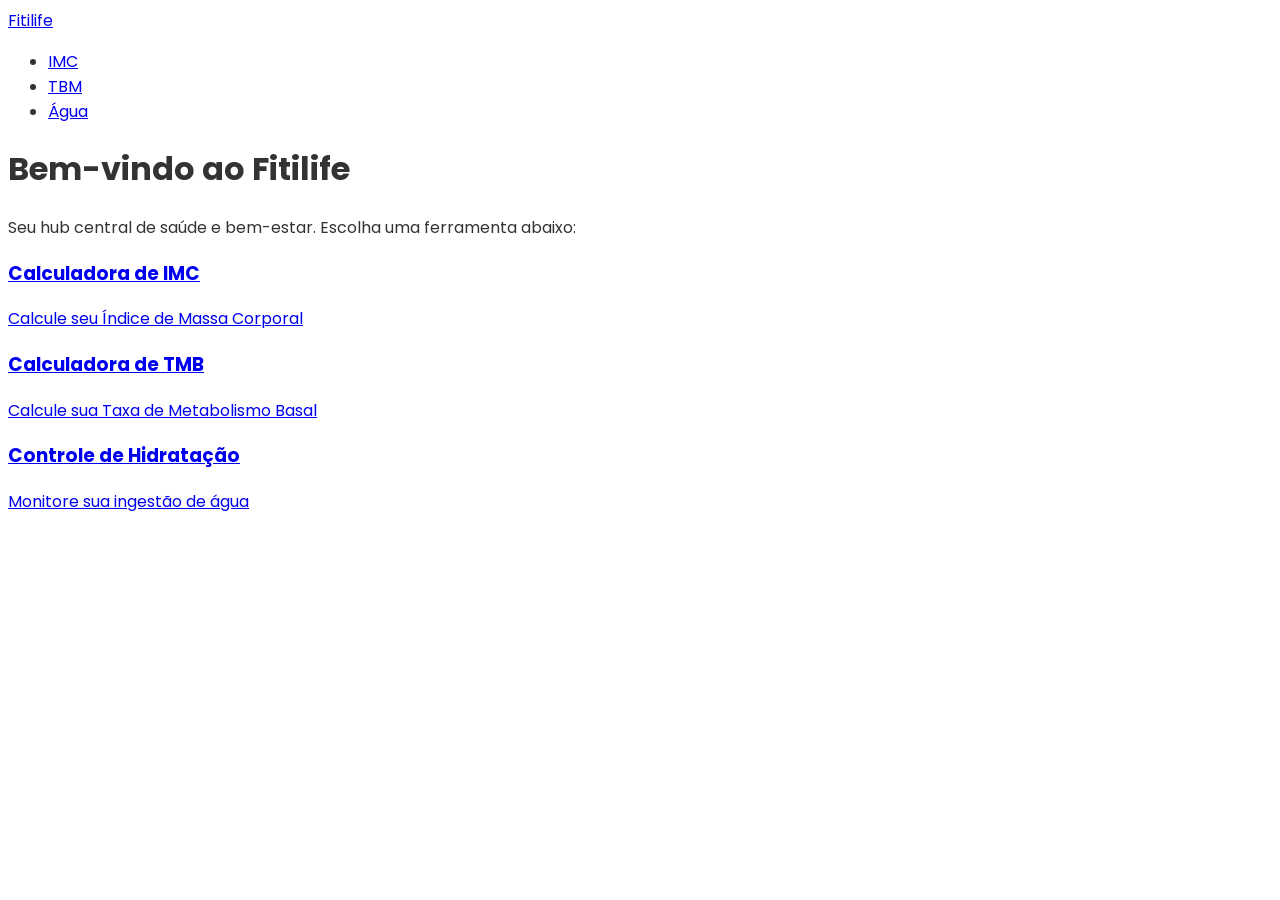
==== index.html @ 48e06b46 "colocando cor" ====
<!DOCTYPE html>
<html lang="pt-br">
<head>
    <meta charset="UTF-8">
    <meta name="viewport" content="width=device-width, initial-scale=1.0">
    <link rel="preconnect" href="https://fonts.googleapis.com">
    <link rel="preconnect" href="https://fonts.gstatic.com" crossorigin>
    <link href="https://fonts.googleapis.com/css2?family=Poppins:ital,wght@0,100;0,200;0,300;0,400;0,500;0,600;0,700;0,800;0,900;1,100;1,200;1,300;1,400;1,500;1,600;1,700;1,800;1,900&display=swap" rel="stylesheet">
    <title>Fitilife</title>
</head>
<body style="color: #333; font-family:'Poppins', sans-serif;">
    <nav>
        <a href="./index.html">Fitilife</a>

        <ul>
            <li><a href="./fitilife_dashboard/imc.html">IMC</a> </li>
            <li><a href="./fitilife_dashboard/tmb.html">TBM</a></li>
            <li><a href="./fitilife_dashboard/walter.html">Água</a></li>
        </ul>

    </nav>
    <header>
        <h1>Bem-vindo ao Fitilife</h1>
        <p>Seu hub central de saúde e bem-estar. Escolha uma ferramenta abaixo:</p>
    </header>
    <main>
            <section>
                <a href="./fitilife_dashboard/imc.html">
                <h3>Calculadora de IMC</h3>
                <p>Calcule seu Índice de Massa Corporal</p>
                </a>
                <a href="./fitilife_dashboard/tmb.html">
                <h3>Calculadora de TMB</h3>
                <p>Calcule sua Taxa de Metabolismo Basal</p>
                </a>
                <a href="./fitilife_dashboard/walter.html">
                <h3>Controle de Hidratação</h3>
                <p>Monitore sua ingestão de água</p>
                </a>
            </section>
    </main>
</body>
</html>
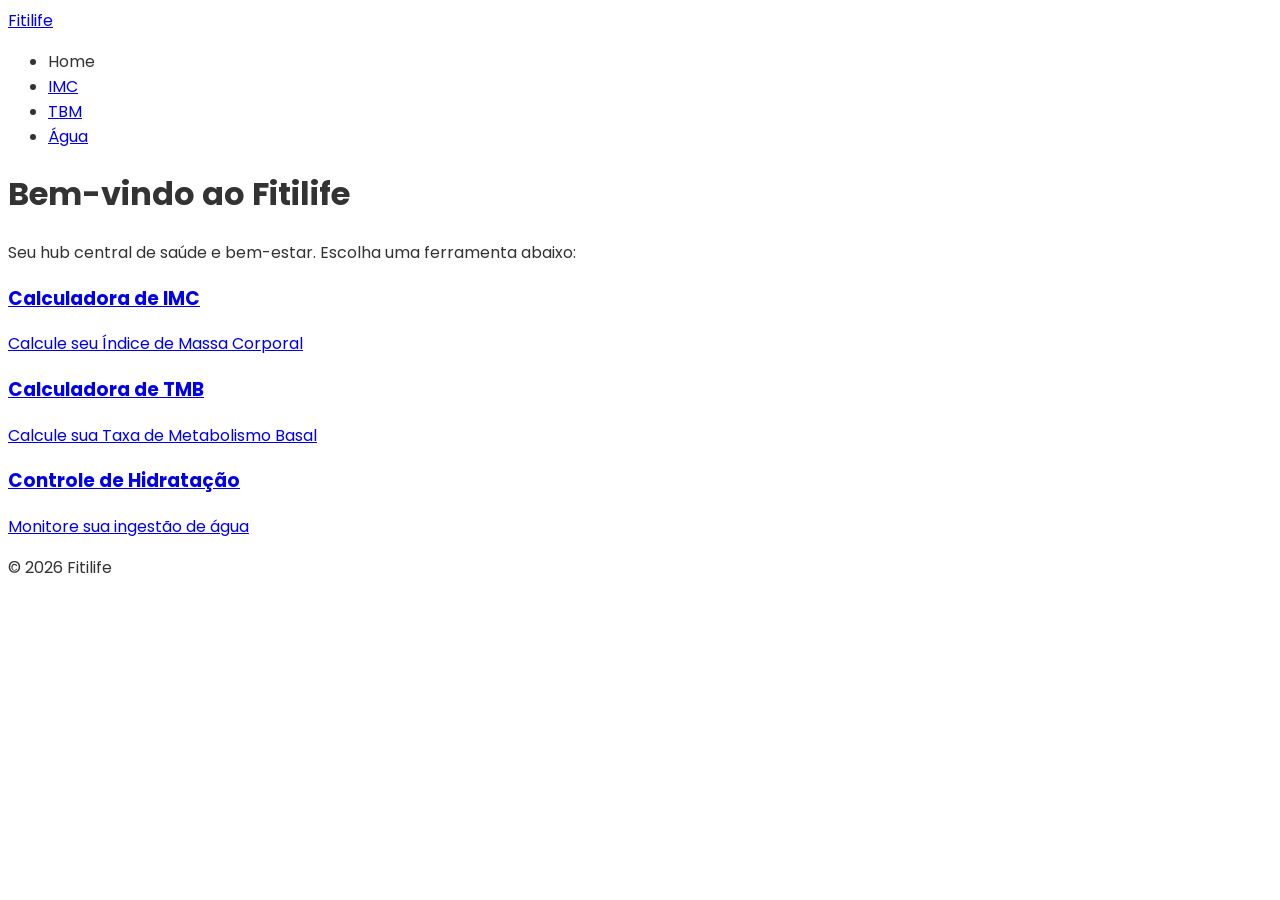
==== commit 52810d49: "adicionando readme formulario" ====
--- a/index.html
+++ b/index.html
@@ -13,6 +13,7 @@
         <a href="./index.html">Fitilife</a>
 
         <ul>
+            <li><a href="/index.html"></a>Home</li>
             <li><a href="./fitilife_dashboard/imc.html">IMC</a> </li>
             <li><a href="./fitilife_dashboard/tmb.html">TBM</a></li>
             <li><a href="./fitilife_dashboard/walter.html">Água</a></li>
@@ -39,5 +40,11 @@
                 </a>
             </section>
     </main>
+
+    <footer>
+        <p>&copy; 2026 Fitilife</p>
+    </footer>
 </body>
-</html>+</html>
+
+
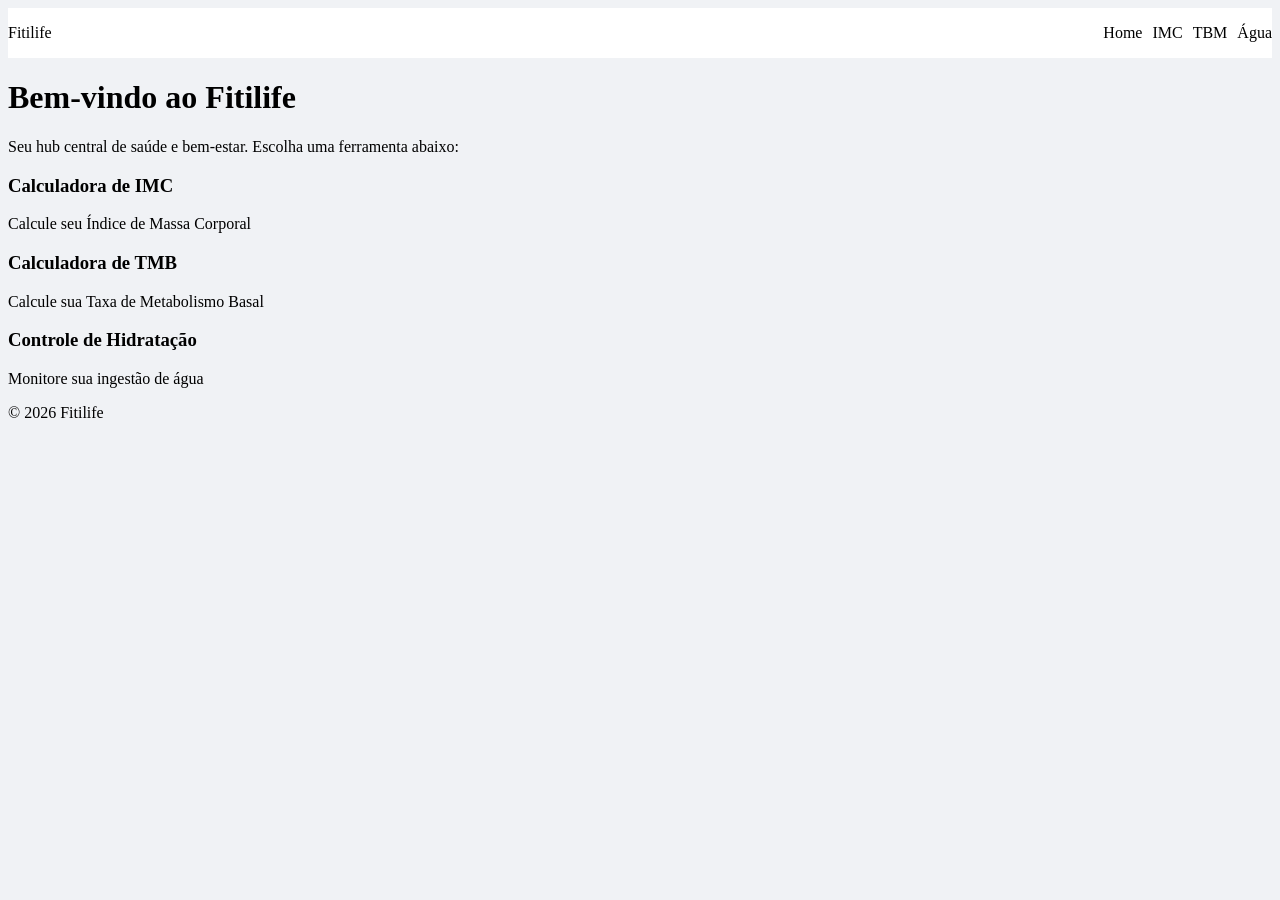
==== commit 88f391b6: "adicionando css" ====
--- a/index.html
+++ b/index.html
@@ -6,14 +6,14 @@
     <link rel="preconnect" href="https://fonts.googleapis.com">
     <link rel="preconnect" href="https://fonts.gstatic.com" crossorigin>
     <link href="https://fonts.googleapis.com/css2?family=Poppins:ital,wght@0,100;0,200;0,300;0,400;0,500;0,600;0,700;0,800;0,900;1,100;1,200;1,300;1,400;1,500;1,600;1,700;1,800;1,900&display=swap" rel="stylesheet">
+    <link rel="stylesheet" href="./css/styles.css">
     <title>Fitilife</title>
 </head>
-<body style="color: #333; font-family:'Poppins', sans-serif;">
     <nav>
         <a href="./index.html">Fitilife</a>
 
         <ul>
-            <li><a href="/index.html"></a>Home</li>
+            <li><a href="./index.html">Home</a></li>
             <li><a href="./fitilife_dashboard/imc.html">IMC</a> </li>
             <li><a href="./fitilife_dashboard/tmb.html">TBM</a></li>
             <li><a href="./fitilife_dashboard/walter.html">Água</a></li>
--- a/css/styles.css
+++ b/css/styles.css
@@ -0,0 +1,22 @@
+body {
+    background-color: #F0F2F5;
+}
+
+nav {
+    background-color: #FFFFFF;
+    display: flex;
+    width: 100%;
+    justify-content: space-between;
+    align-items: center;
+}
+
+ul {
+    display: flex;
+    list-style: none;
+    gap: 10px;
+}
+
+a {
+    color: #000000;
+    text-decoration: none;
+}
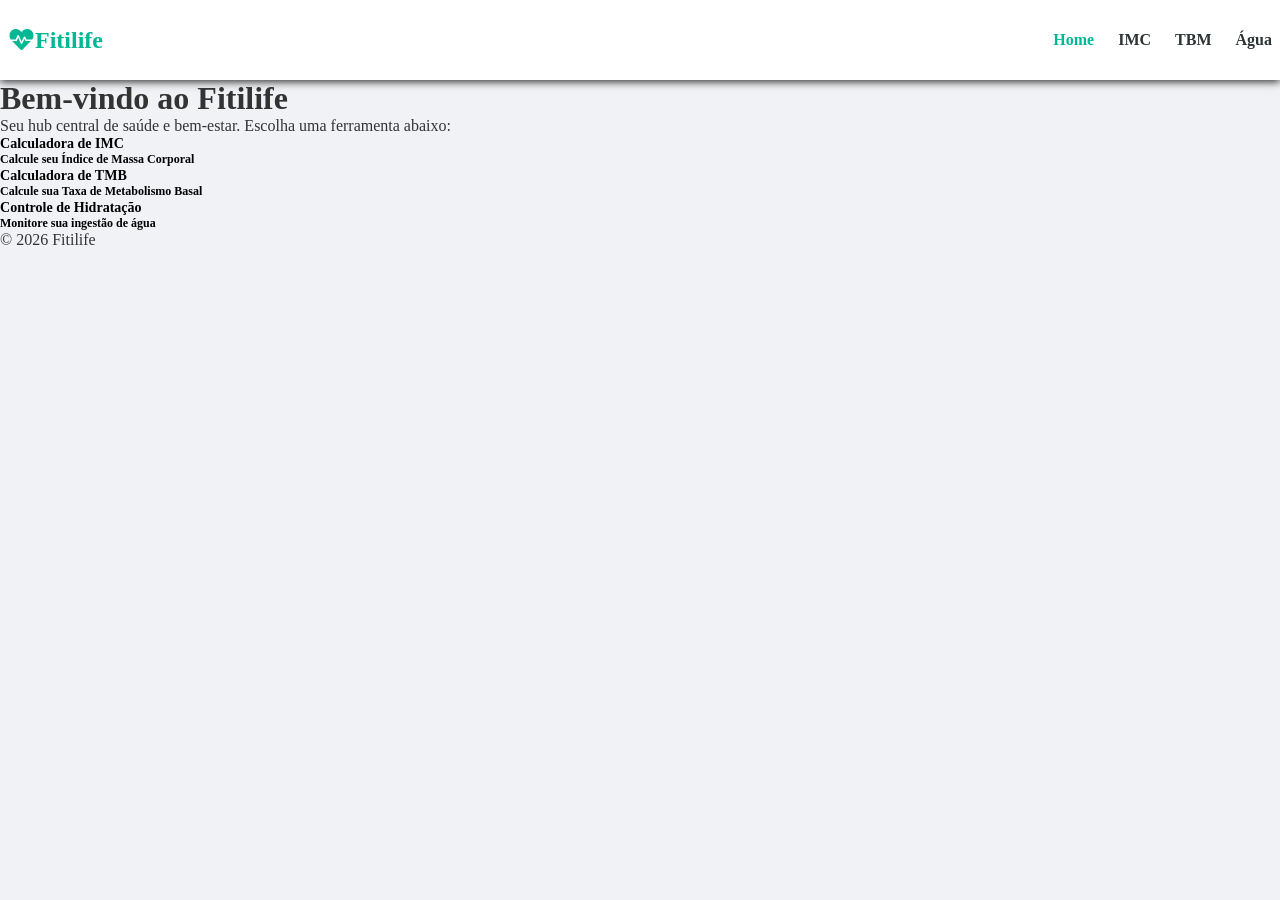
==== commit bc925b59: "Adiciona reset de CSS e ajustes no formulário" ====
--- a/index.html
+++ b/index.html
@@ -7,16 +7,22 @@
     <link rel="preconnect" href="https://fonts.gstatic.com" crossorigin>
     <link href="https://fonts.googleapis.com/css2?family=Poppins:ital,wght@0,100;0,200;0,300;0,400;0,500;0,600;0,700;0,800;0,900;1,100;1,200;1,300;1,400;1,500;1,600;1,700;1,800;1,900&display=swap" rel="stylesheet">
     <link rel="stylesheet" href="./css/styles.css">
+    <link
+    rel="stylesheet"
+    href="https://cdnjs.cloudflare.com/ajax/libs/font-awesome/6.0.0/css/all.min.css"
+/>
     <title>Fitilife</title>
 </head>
     <nav>
-        <a href="./index.html">Fitilife</a>
+        <a href="./index.html" class="logo"id="logo"  > 
+            <i class="fas fa-heartbeat"> 
+            </i>Fitilife</a>
 
-        <ul>
-            <li><a href="./index.html">Home</a></li>
-            <li><a href="./fitilife_dashboard/imc.html">IMC</a> </li>
-            <li><a href="./fitilife_dashboard/tmb.html">TBM</a></li>
-            <li><a href="./fitilife_dashboard/walter.html">Água</a></li>
+        <ul class="nav-links">
+            <li><a class="nav-link active" href="./index.html">Home</a></li>
+            <li ><a class="nav-link" href="./fitilife_dashboard/imc.html">IMC</a> </li>
+            <li ><a class="nav-link" href="./fitilife_dashboard/tmb.html" >TBM</a></li>
+            <li><a class="nav-link" href="./fitilife_dashboard/walter.html" >Água</a></li>
         </ul>
 
     </nav>
--- a/css/styles.css
+++ b/css/styles.css
@@ -1,13 +1,23 @@
+
+* {
+    margin: 0;
+    padding: 0;
+    box-sizing: border-box;
+}
+
 body {
     background-color: #F0F2F5;
+    color: #333;
 }
 
 nav {
+    display: flex;   /*Deixar intems um do outro */
+    justify-content: space-between; /*Tag a tendo espaçamento da tal ul */
+    align-items: center;/*Centraliza items na vertical */
+    padding: 0px 8px;
     background-color: #FFFFFF;
-    display: flex;
-    width: 100%;
-    justify-content: space-between;
-    align-items: center;
+    box-shadow: 0 2px 8px;
+    height: 80px;
 }
 
 ul {
@@ -19,4 +29,31 @@
 a {
     color: #000000;
     text-decoration: none;
-}+    font-size: 12px;
+    font-weight: 600;
+}
+
+#logo {
+    font-size: 24px;
+    color: #00b894;
+    text-decoration: none;
+    font-weight: 600;
+}
+
+.nav-links{
+    display: flex;
+    list-style: none;
+    gap: 24px;
+}
+
+
+.nav-link {
+    text-decoration: none;
+    color: #2d3436;
+    font-size: 16px;
+}
+
+.nav-link.active {
+    border-bottom: px solid #00b894;
+    color: #00b894;
+}
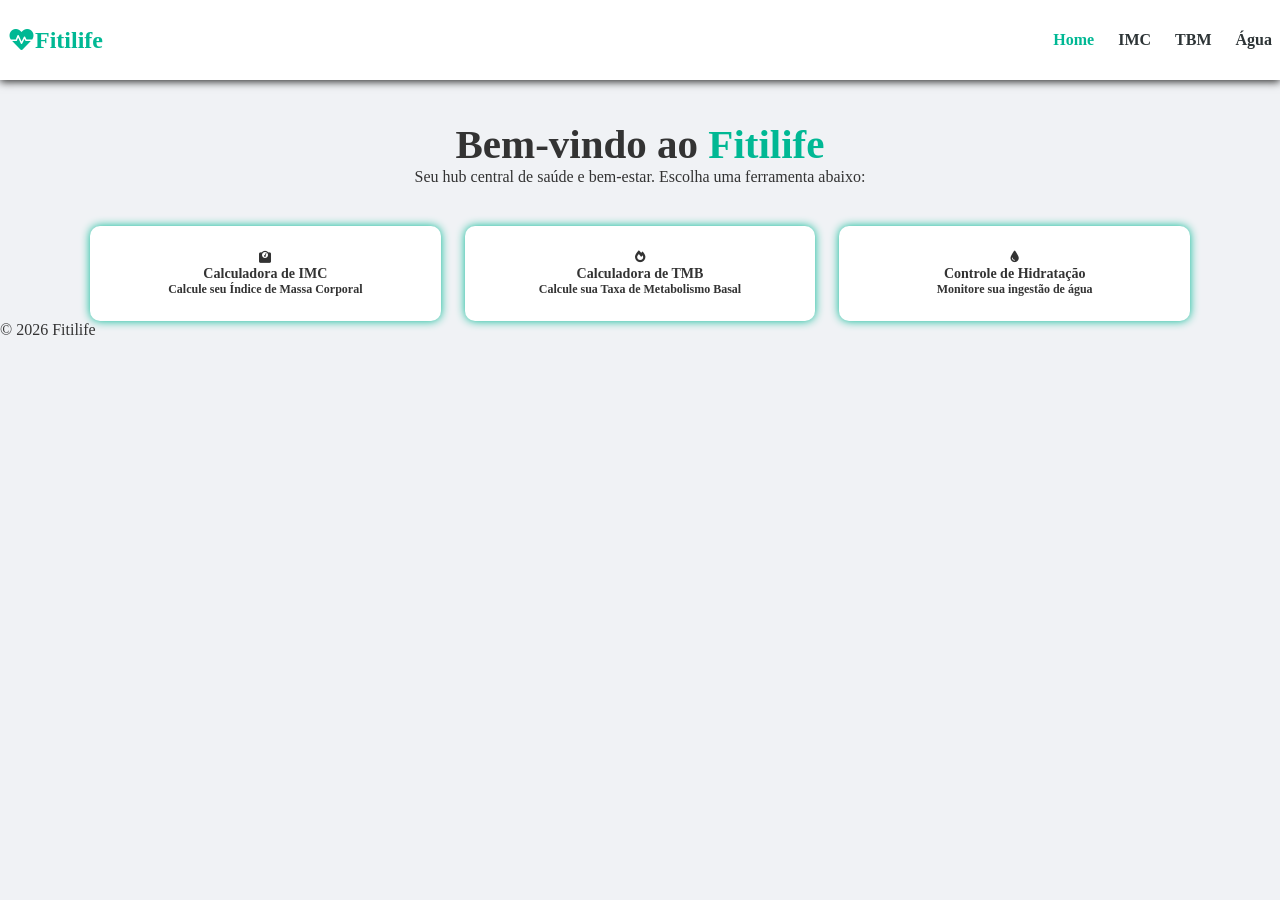
==== commit a55cc364: "feito estilizacao pagina inicial" ====
--- a/index.html
+++ b/index.html
@@ -26,23 +26,26 @@
         </ul>
 
     </nav>
-    <header>
-        <h1>Bem-vindo ao Fitilife</h1>
+    <header class="header-container">
+        <h1>Bem-vindo ao <span>Fitilife</span></h1>
         <p>Seu hub central de saúde e bem-estar. Escolha uma ferramenta abaixo:</p>
     </header>
     <main>
-            <section>
-                <a href="./fitilife_dashboard/imc.html">
+            <section class="cards-section">
+                <a href="./fitilife_dashboard/imc.html" class="card">
+                    <i class="fas fa-weight"></i>
                 <h3>Calculadora de IMC</h3>
                 <p>Calcule seu Índice de Massa Corporal</p>
                 </a>
-                <a href="./fitilife_dashboard/tmb.html">
+                <a href="./fitilife_dashboard/tmb.html" class="card">
+                    <i class="fas fa-fire"></i>
                 <h3>Calculadora de TMB</h3>
                 <p>Calcule sua Taxa de Metabolismo Basal</p>
                 </a>
-                <a href="./fitilife_dashboard/walter.html">
-                <h3>Controle de Hidratação</h3>
-                <p>Monitore sua ingestão de água</p>
+                <a href="./fitilife_dashboard/walter.html" class="card">
+                    <i class="fas fa-tint"></i>
+                    <h3>Controle de Hidratação</h3>
+                    <p>Monitore sua ingestão de água</p>
                 </a>
             </section>
     </main>
--- a/css/styles.css
+++ b/css/styles.css
@@ -44,6 +44,8 @@
     display: flex;
     list-style: none;
     gap: 24px;
+
+    transition: 0.3s;
 }
 
 
@@ -57,3 +59,56 @@
     border-bottom: px solid #00b894;
     color: #00b894;
 }
+
+.nav-link:hover {
+    color: #00b894;
+}
+
+.header-container {
+    text-align: center;
+    padding: 40px 0px;
+}
+
+.header-container h1 {
+    font-size: 41px;
+}
+
+.header-container span {
+    color: #00b894;
+}
+
+main {
+    width: 90%;
+    max-width: 1100px;
+    margin: 0 auto;
+}
+
+.cards-section {
+    display: flex;
+    gap: 24px;
+    Text-align: center;
+}
+
+.card {
+    background-color: #FFFFFF;
+    color: #333;
+    padding: 24px;
+    border-radius: 10px;
+    text-align: center;
+    text-decoration: none;
+    width: 100%;
+    transition: 0.3s;
+
+    box-shadow: 0 0 10px #00b894;
+}
+
+.card:hover {
+    border: 2px solid #00b894;
+    color: #00b894;
+}
+
+card i {
+    font-size: 48px;
+    color: #00b894;
+    margin-bottom: 16px;
+}
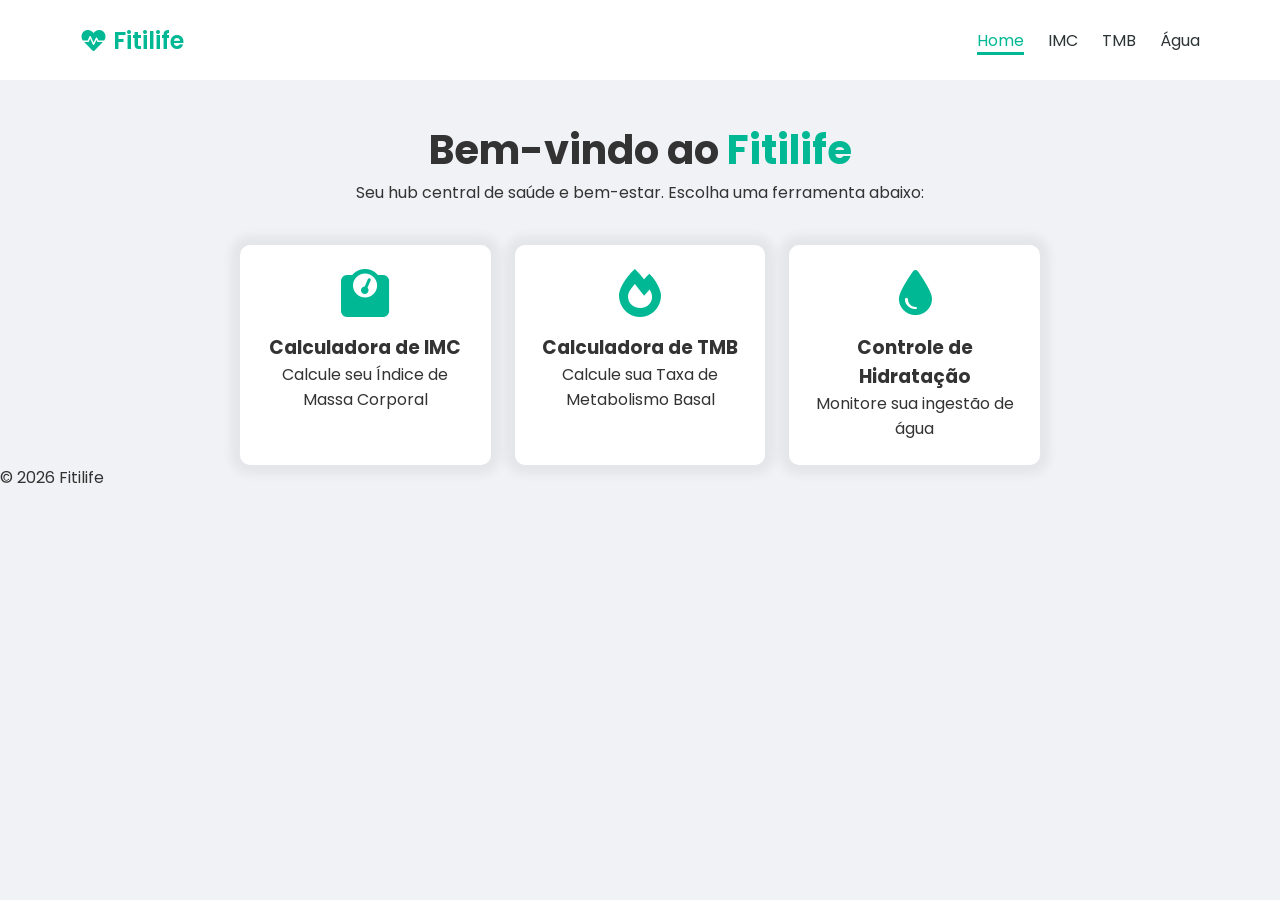
==== commit ba45bf62: "adicionando as outras paginas" ====
--- a/index.html
+++ b/index.html
@@ -21,7 +21,7 @@
         <ul class="nav-links">
             <li><a class="nav-link active" href="./index.html">Home</a></li>
             <li ><a class="nav-link" href="./fitilife_dashboard/imc.html">IMC</a> </li>
-            <li ><a class="nav-link" href="./fitilife_dashboard/tmb.html" >TBM</a></li>
+            <li ><a class="nav-link" href="./fitilife_dashboard/tmb.html" >TMB</a></li>
             <li><a class="nav-link" href="./fitilife_dashboard/walter.html" >Água</a></li>
         </ul>
 
--- a/css/styles.css
+++ b/css/styles.css
@@ -1,4 +1,3 @@
-
 * {
     margin: 0;
     padding: 0;
@@ -7,30 +6,19 @@
 
 body {
     background-color: #F0F2F5;
+    font-family: Poppins;
     color: #333;
 }
 
 nav {
-    display: flex;   /*Deixar intems um do outro */
-    justify-content: space-between; /*Tag a tendo espaçamento da tal ul */
-    align-items: center;/*Centraliza items na vertical */
-    padding: 0px 8px;
-    background-color: #FFFFFF;
-    box-shadow: 0 2px 8px;
+    display: flex; /*deixar itens um ao lado do outro*/
+    justify-content: space-between; /* tag a tendo espaçamento da tag ul */
+    align-items: center; /* centraliza itens da vertical */
+
+    padding: 0 80px;
+
+    background-color: #fff;
     height: 80px;
-}
-
-ul {
-    display: flex;
-    list-style: none;
-    gap: 10px;
-}
-
-a {
-    color: #000000;
-    text-decoration: none;
-    font-size: 12px;
-    font-weight: 600;
 }
 
 #logo {
@@ -40,37 +28,37 @@
     font-weight: 600;
 }
 
-.nav-links{
+.nav-links {
     display: flex;
     list-style: none;
     gap: 24px;
-
-    transition: 0.3s;
-}
-
+}
 
 .nav-link {
     text-decoration: none;
     color: #2d3436;
     font-size: 16px;
+
+    transition: 0.2s;
+}
+
+.nav-link:hover {
+    color: #00b894
 }
 
 .nav-link.active {
-    border-bottom: px solid #00b894;
-    color: #00b894;
-}
-
-.nav-link:hover {
-    color: #00b894;
+    border-bottom: 3px #00b894 solid;
+    color: #00b894
 }
 
 .header-container {
     text-align: center;
-    padding: 40px 0px;
+
+    padding: 40px 0;
 }
 
 .header-container h1 {
-    font-size: 41px;
+    font-size: 40px;
 }
 
 .header-container span {
@@ -78,28 +66,29 @@
 }
 
 main {
-    width: 90%;
-    max-width: 1100px;
+    width: 800px;
     margin: 0 auto;
 }
 
 .cards-section {
     display: flex;
     gap: 24px;
-    Text-align: center;
+    text-align: center;
 }
 
 .card {
-    background-color: #FFFFFF;
+    background-color: #fff;
     color: #333;
     padding: 24px;
     border-radius: 10px;
     text-align: center;
     text-decoration: none;
     width: 100%;
-    transition: 0.3s;
-
-    box-shadow: 0 0 10px #00b894;
+
+    transition: 0.4s;
+
+    /* box-shadow: HORIZONTAL VERTICAL BLUR SPREAD COLOR; */
+    box-shadow: 0 0 10px 10px rgba(0, 0, 0, 0.05);
 }
 
 .card:hover {
@@ -107,8 +96,173 @@
     color: #00b894;
 }
 
-card i {
+.card i {
     font-size: 48px;
     color: #00b894;
     margin-bottom: 16px;
-}+}
+
+/* ===== Páginas de ferramentas (IMC, TMB, Água) ===== */
+
+#logo i {
+    margin-right: 6px;
+}
+
+.form-container {
+    background-color: #fff;
+    width: 480px;
+    margin: 70px auto;
+    padding: 40px 72px;
+    border-radius: 20px;
+
+    box-shadow: 0 4px 12px rgba(0, 0, 0, 0.2);
+}
+
+.form-container h2 {
+    text-align: center;
+    font-size: 24px;
+    color: #000;
+    margin-bottom: 40px;
+}
+
+.form-container h2 i {
+    margin-right: 6px;
+}
+
+.form-group {
+    display: flex;
+    flex-direction: column;
+    margin-bottom: 20px;
+}
+
+.form-group label {
+    font-size: 12px;
+    font-weight: 600;
+    color: #000;
+    margin-bottom: 8px;
+}
+
+.form-group input,
+.form-group select {
+    height: 40px;
+    padding: 0 10px;
+    border: 2px solid #ddd;
+    border-radius: 6px;
+    font-family: inherit;
+    font-size: 12px;
+}
+
+.form-group select {
+    height: 28px;
+}
+
+.form-group input:focus,
+.form-group select:focus {
+    outline: none;
+    border-color: #00b894;
+}
+
+.btn {
+    display: block;
+    width: 100%;
+    height: 42px;
+    line-height: 42px;
+    border: none;
+    border-radius: 6px;
+
+    color: #fff;
+    font-family: inherit;
+    font-size: 12px;
+    font-weight: 600;
+    text-align: center;
+    text-decoration: none;
+    cursor: pointer;
+
+    transition: 0.2s;
+}
+
+.btn-primary {
+    background-color: #64b899;
+    margin-top: 36px;
+}
+
+.btn-secondary {
+    background-color: #afafb0;
+    margin-top: 18px;
+}
+
+.btn:hover {
+    opacity: 0.85;
+}
+
+/* Hidratação */
+.meta {
+    text-align: center;
+    color: #000;
+    margin-top: -30px;
+    margin-bottom: 30px;
+}
+
+.water-buttons {
+    display: flex;
+    justify-content: space-around;
+    margin-bottom: 30px;
+}
+
+.btn-water {
+    border: none;
+    border-radius: 4px;
+    padding: 10px 14px;
+
+    color: #fff;
+    font-family: inherit;
+    font-size: 14px;
+    font-weight: 700;
+    cursor: pointer;
+
+    transition: 0.2s;
+}
+
+.btn-water:hover {
+    opacity: 0.85;
+}
+
+.btn-add {
+    background-color: #508be4;
+}
+
+.btn-reset {
+    background-color: #c0443b;
+}
+
+.progress-bar {
+    width: 100%;
+    height: 42px;
+    background-color: #e0e0e0;
+    border-radius: 21px;
+    overflow: hidden;
+}
+
+.progress-fill {
+    width: 100%;
+    height: 100%;
+    background-color: #64b899;
+
+    display: flex;
+    justify-content: center;
+    align-items: center;
+
+    color: #fff;
+    font-size: 12px;
+    font-weight: 600;
+}
+
+.total {
+    font-size: 10px;
+    color: #000;
+    margin-top: 14px;
+}
+
+.total + .btn-secondary {
+    margin-top: 10px;
+}
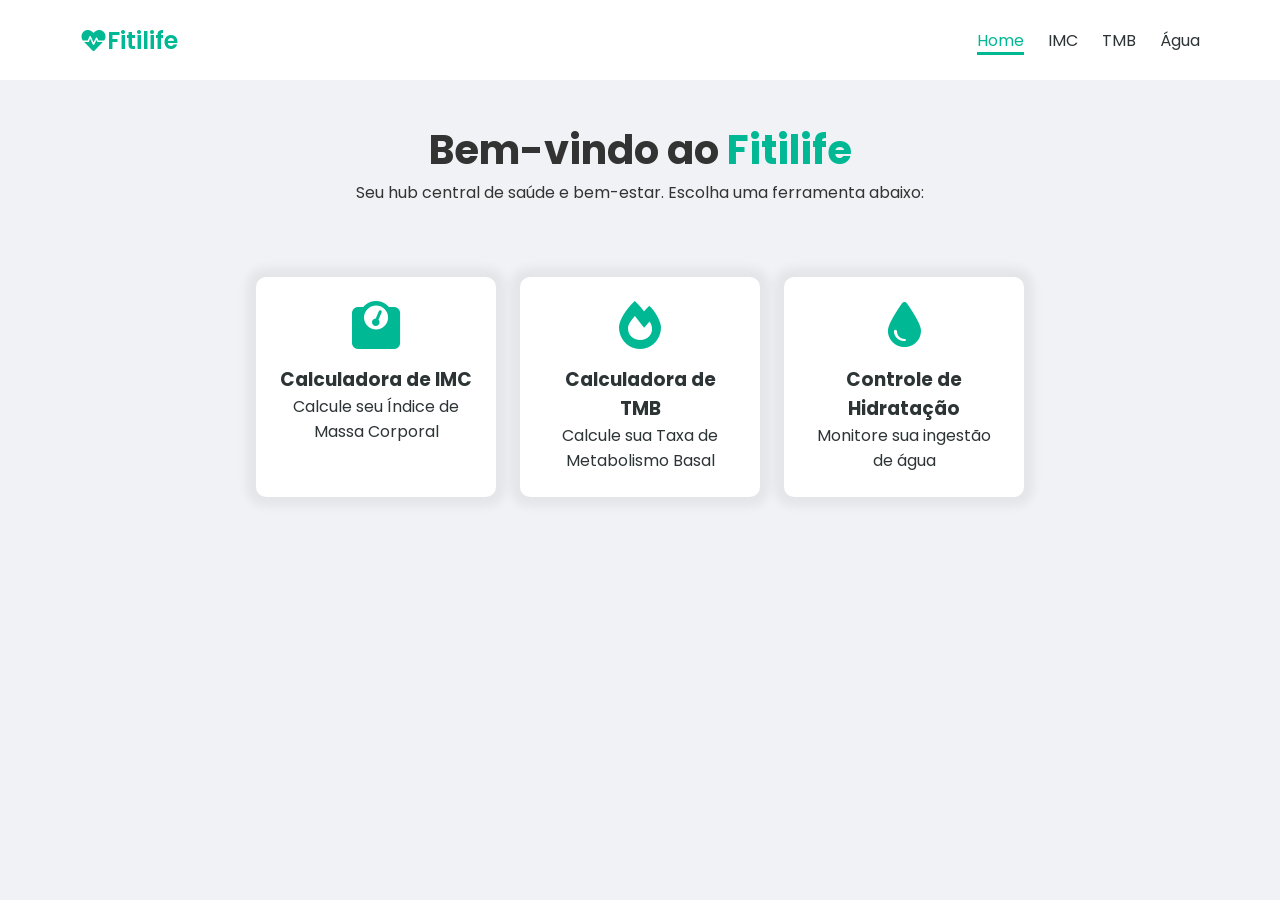
==== commit c4406413: "arrumando css e  imc" ====
--- a/index.html
+++ b/index.html
@@ -22,7 +22,7 @@
             <li><a class="nav-link active" href="./index.html">Home</a></li>
             <li ><a class="nav-link" href="./fitilife_dashboard/imc.html">IMC</a> </li>
             <li ><a class="nav-link" href="./fitilife_dashboard/tmb.html" >TMB</a></li>
-            <li><a class="nav-link" href="./fitilife_dashboard/walter.html" >Água</a></li>
+            <li><a class="nav-link" href="./fitilife_dashboard/water.html" >Água</a></li>
         </ul>
 
     </nav>
@@ -42,17 +42,13 @@
                 <h3>Calculadora de TMB</h3>
                 <p>Calcule sua Taxa de Metabolismo Basal</p>
                 </a>
-                <a href="./fitilife_dashboard/walter.html" class="card">
+                <a href="./fitilife_dashboard/water.html" class="card">
                     <i class="fas fa-tint"></i>
                     <h3>Controle de Hidratação</h3>
                     <p>Monitore sua ingestão de água</p>
                 </a>
             </section>
     </main>
-
-    <footer>
-        <p>&copy; 2026 Fitilife</p>
-    </footer>
 </body>
 </html>
 
--- a/css/styles.css
+++ b/css/styles.css
@@ -4,26 +4,42 @@
     box-sizing: border-box;
 }
 
+:root {
+    --primary-color: #00b894;
+    --primary-dark: #019477;
+    --secondary-color: #2d3436;
+    --background-color: #f0f2f5;
+    --card-color: #ffffff;
+    --text-color: #333333;
+    --muted-color: #636e72;
+    --danger-color: #d63031;
+    --water-color: #0984e3;
+    --border-color: #dfe6e9;
+}
+
 body {
-    background-color: #F0F2F5;
+    background-color: var(--background-color);
     font-family: Poppins;
     color: #333;
 }
 
 nav {
-    display: flex; /*deixar itens um ao lado do outro*/
-    justify-content: space-between; /* tag a tendo espaçamento da tag ul */
-    align-items: center; /* centraliza itens da vertical */
+    display: flex;
+    /*deixar itens um ao lado do outro*/
+    justify-content: space-between;
+    /* tag a tendo espaçamento da tag ul */
+    align-items: center;
+    /* centraliza itens da vertical */
 
-    padding: 0 80px;
+    padding: 0 5rem;
 
-    background-color: #fff;
-    height: 80px;
+    background-color: var(--card-color);
+    height: 5rem;
 }
 
 #logo {
-    font-size: 24px;
-    color: #00b894;
+    font-size: 1.5rem;
+    color: var(--primary-color);
     text-decoration: none;
     font-weight: 600;
 }
@@ -31,59 +47,69 @@
 .nav-links {
     display: flex;
     list-style: none;
-    gap: 24px;
+    gap: 1.5rem;
 }
 
 .nav-link {
     text-decoration: none;
-    color: #2d3436;
-    font-size: 16px;
+    color: var(--secondary-color);
+    font-size: 1rem;
 
     transition: 0.2s;
 }
 
 .nav-link:hover {
-    color: #00b894
+    color: var(--primary-color)
 }
 
 .nav-link.active {
-    border-bottom: 3px #00b894 solid;
-    color: #00b894
+    border-bottom: 3px var(--primary-color) solid;
+    color: var(--primary-color)
 }
 
 .header-container {
     text-align: center;
 
-    padding: 40px 0;
+    padding: 2.5rem 0;
 }
 
 .header-container h1 {
-    font-size: 40px;
+    font-size: 2.5rem;
 }
 
 .header-container span {
-    color: #00b894;
+    color: var(--primary-color);
 }
 
 main {
-    width: 800px;
+    width: 80vw;
+
     margin: 0 auto;
+
+    padding: 2rem 0;
+
+    display: flex;
+    justify-content: center;
+    align-items: center;
 }
 
 .cards-section {
     display: flex;
-    gap: 24px;
+    justify-content: center;
+    gap: 1.5rem;
     text-align: center;
+
+    flex-wrap: wrap;
 }
 
 .card {
-    background-color: #fff;
-    color: #333;
-    padding: 24px;
+    background-color: var(--card-color);
+    color: var(--secondary-color);
+    padding: 1.5rem;
     border-radius: 10px;
     text-align: center;
     text-decoration: none;
-    width: 100%;
+    width: 15rem;
 
     transition: 0.4s;
 
@@ -92,177 +118,65 @@
 }
 
 .card:hover {
-    border: 2px solid #00b894;
-    color: #00b894;
+    border: 2px solid var(--primary-color);
+    color: var(--primary-color);
 }
 
 .card i {
-    font-size: 48px;
-    color: #00b894;
-    margin-bottom: 16px;
+    font-size: 3rem;
+    color: var(--primary-color);
+    margin-bottom: 1rem;
 }
 
-/* ===== Páginas de ferramentas (IMC, TMB, Água) ===== */
+.tool-container {
+    display: flex;
+    flex-direction: column;
+    
+    gap: 1rem;
 
-#logo i {
-    margin-right: 6px;
+    width: 100%;
+    padding: 2rem;
+
+    background-color: var(--card-color);
+    border-radius: 10px;
+    box-shadow: 0 0 10px 10px rgba(0, 0, 0, 0.05);
 }
 
-.form-container {
-    background-color: #fff;
-    width: 480px;
-    margin: 70px auto;
-    padding: 40px 72px;
-    border-radius: 20px;
-
-    box-shadow: 0 4px 12px rgba(0, 0, 0, 0.2);
+.tool-container-title {
+    text-align: center;
 }
 
-.form-container h2 {
-    text-align: center;
-    font-size: 24px;
-    color: #000;
-    margin-bottom: 40px;
+.tool-container-title h2 {
+    color: var(--secondary-color);
+    font-size: 1.8rem;
 }
 
-.form-container h2 i {
-    margin-right: 6px;
+.tool-container form {
+    display: flex;
+    flex-direction: column;
+    gap: 1rem;
 }
 
 .form-group {
     display: flex;
     flex-direction: column;
-    margin-bottom: 20px;
+    gap: 0.5rem;
 }
 
 .form-group label {
-    font-size: 12px;
     font-weight: 600;
-    color: #000;
-    margin-bottom: 8px;
+    color: var(--secondary-color);
 }
 
-.form-group input,
-.form-group select {
-    height: 40px;
-    padding: 0 10px;
-    border: 2px solid #ddd;
-    border-radius: 6px;
+.form-group input {
+    padding: 0.8rem;
+    border: 2px solid var(--border-color);
+    border-radius: 5px;
+    font-size: 1rem;
     font-family: inherit;
-    font-size: 12px;
 }
 
-.form-group select {
-    height: 28px;
-}
-
-.form-group input:focus,
-.form-group select:focus {
+.form-group input:focus {
     outline: none;
-    border-color: #00b894;
-}
-
-.btn {
-    display: block;
-    width: 100%;
-    height: 42px;
-    line-height: 42px;
-    border: none;
-    border-radius: 6px;
-
-    color: #fff;
-    font-family: inherit;
-    font-size: 12px;
-    font-weight: 600;
-    text-align: center;
-    text-decoration: none;
-    cursor: pointer;
-
-    transition: 0.2s;
-}
-
-.btn-primary {
-    background-color: #64b899;
-    margin-top: 36px;
-}
-
-.btn-secondary {
-    background-color: #afafb0;
-    margin-top: 18px;
-}
-
-.btn:hover {
-    opacity: 0.85;
-}
-
-/* Hidratação */
-.meta {
-    text-align: center;
-    color: #000;
-    margin-top: -30px;
-    margin-bottom: 30px;
-}
-
-.water-buttons {
-    display: flex;
-    justify-content: space-around;
-    margin-bottom: 30px;
-}
-
-.btn-water {
-    border: none;
-    border-radius: 4px;
-    padding: 10px 14px;
-
-    color: #fff;
-    font-family: inherit;
-    font-size: 14px;
-    font-weight: 700;
-    cursor: pointer;
-
-    transition: 0.2s;
-}
-
-.btn-water:hover {
-    opacity: 0.85;
-}
-
-.btn-add {
-    background-color: #508be4;
-}
-
-.btn-reset {
-    background-color: #c0443b;
-}
-
-.progress-bar {
-    width: 100%;
-    height: 42px;
-    background-color: #e0e0e0;
-    border-radius: 21px;
-    overflow: hidden;
-}
-
-.progress-fill {
-    width: 100%;
-    height: 100%;
-    background-color: #64b899;
-
-    display: flex;
-    justify-content: center;
-    align-items: center;
-
-    color: #fff;
-    font-size: 12px;
-    font-weight: 600;
-}
-
-.total {
-    font-size: 10px;
-    color: #000;
-    margin-top: 14px;
-}
-
-.total + .btn-secondary {
-    margin-top: 10px;
-}
+    border-color: var(--primary-color);
+}
